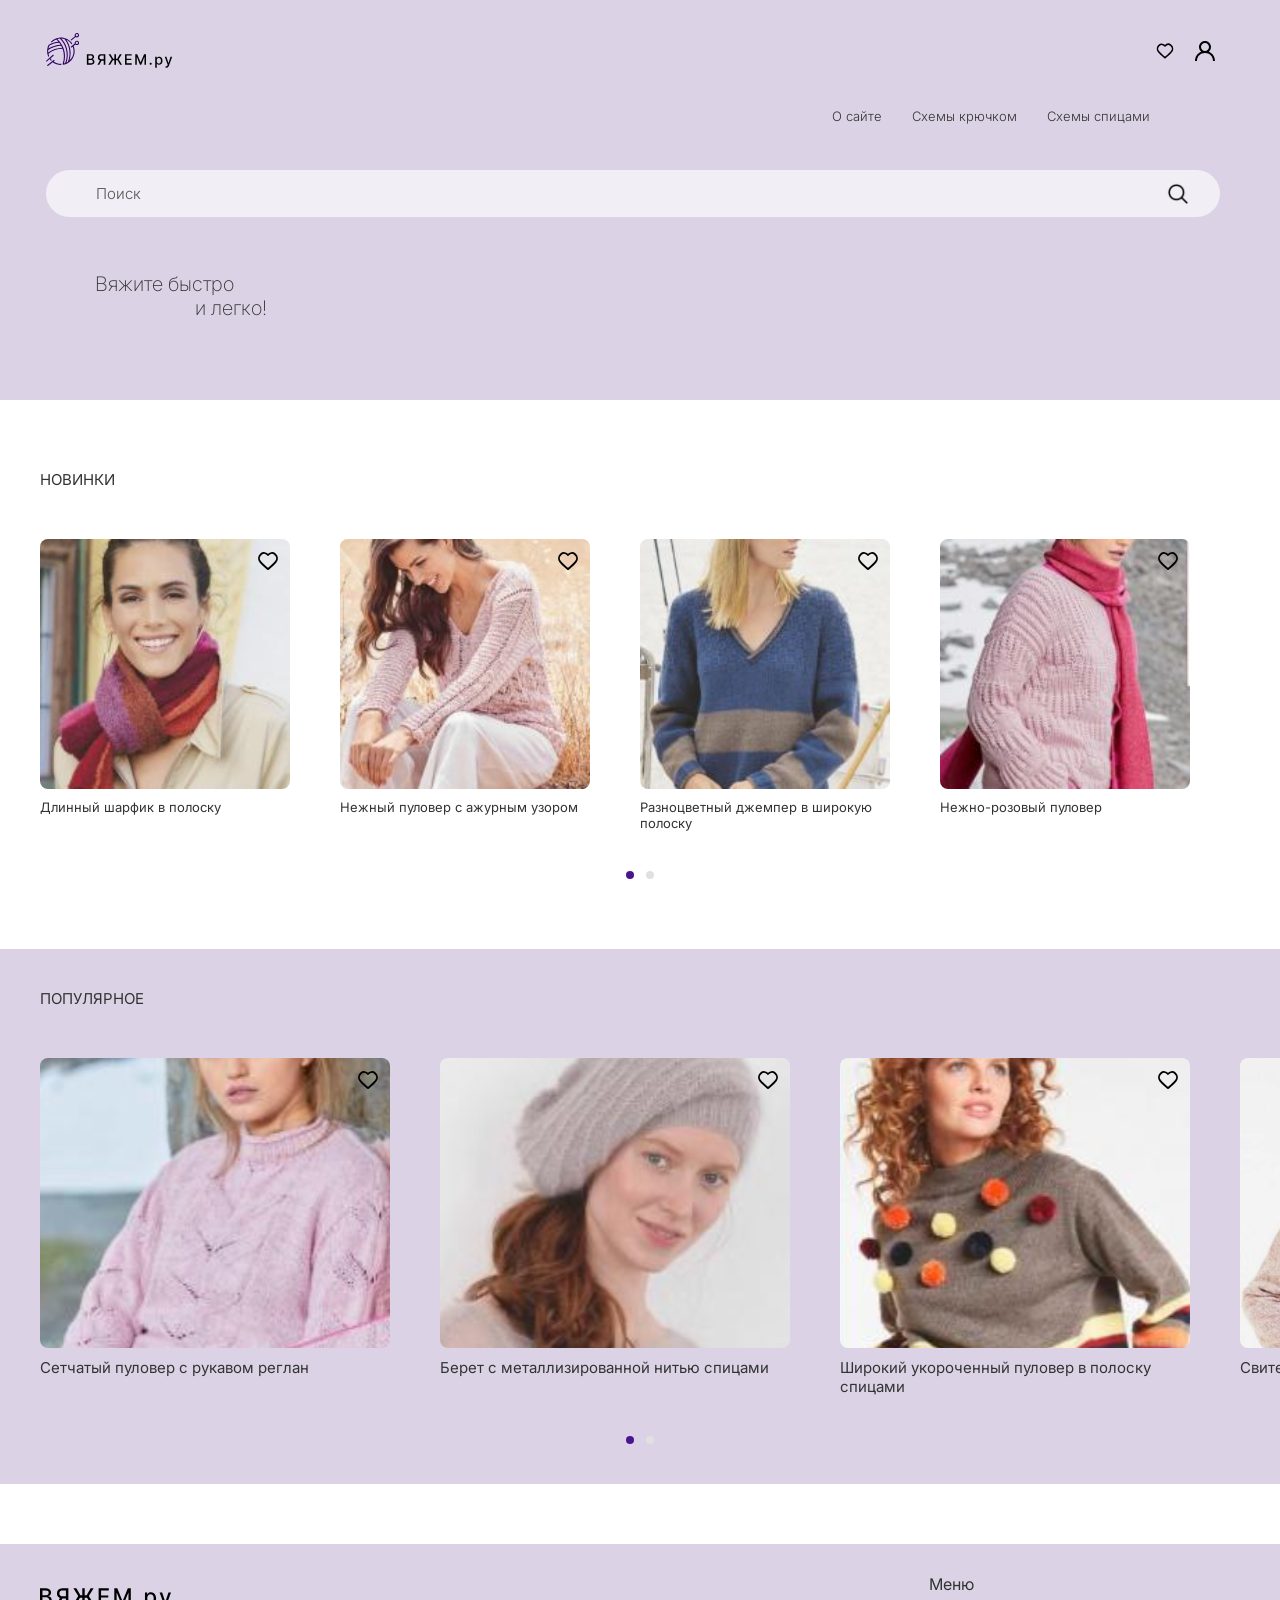
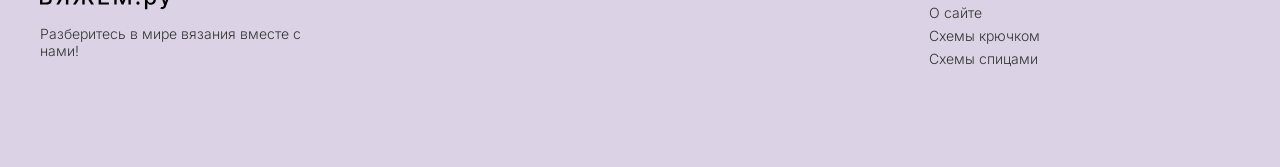
==== index.html @ d0733f1c "сделана секция Популярное" ====
<!DOCTYPE html>
<html lang="en">
<head>
    <meta charset="UTF-8">
    <meta name="viewport" content="width=device-width, initial-scale=1.0">
    <title>Vyazhi.ru</title>
    <link href="https://fonts.googleapis.com/css2?family=Inter:wght@200;300;400&display=swap" rel="stylesheet">
    <link rel="stylesheet" href="style.css">
</head>
<body> 
    <header class="head-with-logo">
        <div class="headerTop">
            <a href="#" class="headerLogo">
                <img src="img/iconMain.svg" alt="Логотип">
            </a>
            <div class="headerIcons">
                <a href="#" class="headerIIcon">
                    <img src="img/favorites.svg" alt="Избранное">
                </a>
                <a href="#" class="headerIIcon">
                    <img src="img/profile.svg" alt="Профиль">
                </a>
            </div>
        </div>

        <nav class="headerNav">
            <a href="#">О сайте</a>
            <a href="#">Схемы крючком</a>
            <a href="#">Схемы спицами</a>
        </nav>

        <div class="headerSearchRow">
            <div class="headerSearchBox">Поиск</div>
            <button class="headerSearchBtn" aria-label="Найти">
                <img src="img/search.svg" alt="Поиск">
            </button>
        </div>

    </header>
    <section class="hero-banner">
        <p class="hero-banner-text">Вяжите быстро
                    и легко!</p>
    </section>
    <h2 class="novinki">НОВИНКИ</h2>

    <section class="cards-section">

        <div class="cards-track">

            <article class="card" id="card1">
                <div class="card-image-wrap">
                    <img src="img/photo1.svg" alt="photo1" class="card-image">
                    <img src="img/favorites.svg" alt="В избранное" class="card-heart">
                </div>
                <p class="card-text">Длинный шарфик в полоску</p>
            </article>

            <article class="card" id="card2">
                <div class="card-image-wrap">
                    <img src="img/photo2.svg" alt="photo2" class="card-image">
                    <img src="img/favorites.svg" alt="В избранное" class="card-heart">
                </div>
                <p class="card-text">Нежный пуловер с ажурным узором</p>
            </article>

            <article class="card" id="card3">
                <div class="card-image-wrap">
                    <img src="img/photo3.svg" alt="photo3" class="card-image">
                    <img src="img/favorites.svg" alt="В избранное" class="card-heart">
                </div>
                <p class="card-text">Разноцветный джемпер в широкую полоску</p>
            </article>

            <article class="card" id="card4">
                <div class="card-image-wrap">
                    <img src="img/photo4.svg" alt="photo4" class="card-image">
                    <img src="img/favorites.svg" alt="В избранное" class="card-heart">
                </div>
                <p class="card-text">Нежно-розовый пуловер</p>
            </article>

            <article class="card" id="card5">
                <div class="card-image-wrap">
                    <img src="img/photo5.svg" alt="photo5" class="card-image">
                    <img src="img/favorites.svg" alt="В избранное" class="card-heart">
                </div>
                <p class="card-text">Фиолетовое пончо и воротник-хомут спицами</p>
            </article>

        </div>

        <div class="dots">
            <a href="#card1" class="dot dot-active" aria-label="Страница 1"></a>
            <a href="#card5" class="dot" aria-label="Страница 2"></a>
        </div>

    </section>

    <section class="pop-section">
        <h2 class="pop-title">ПОПУЛЯРНОЕ</h2>
        <div class="pop-track">
            <article class="pop-card" id="pop-card1">
                <div class="pop-image-wrap">
                    <img src="img/pop-photo1.svg" alt="pop-photo1" class="pop-image">
                    <img src="img/favorites.svg" alt="В избранное" class="pop-heart">
                </div>
                <p class="pop-text">Сетчатый пуловер с рукавом реглан</p>
            </article>
            <article class="pop-card" id="pop-card2">
                <div class="pop-image-wrap">
                    <img src="img/pop-photo2.svg" alt="pop-photo2" class="pop-image">
                    <img src="img/favorites.svg" alt="В избранное" class="pop-heart">
                </div>
                <p class="pop-text">Берет с металлизированной нитью спицами</p>
            </article>
            <article class="pop-card" id="pop-card3">
                <div class="pop-image-wrap">
                    <img src="img/pop-photo3.svg" alt="pop-photo3" class="pop-image">
                    <img src="img/favorites.svg" alt="В избранное" class="pop-heart">
                </div>
                <p class="pop-text">Широкий укороченный пуловер в полоску спицами</p>
            </article>
            <article class="pop-card" id="pop-card4">
                <div class="pop-image-wrap">
                    <img src="img/pop-photo4.svg" alt="pop-photo4" class="pop-image">
                    <img src="img/favorites.svg" alt="В избранное" class="pop-heart">
                </div>
                <p class="pop-text">Свитер с цветной вышивкой спицами</p>
            </article>
    </div>

    <div class="pop-dots">
        <a href="#pop-card1" class="pop-dot pop-dot-active" aria-label="Страница 1"></a>
        <a href="#pop-card4" class="pop-dot" aria-label="Страница 2"></a>
    </div>

</section>

    <footer class="footer">
        <div class="footer-left">
            <img src="img/icon-footer.svg" alt="Иконка" class="footer-icon">
            <p class="footer-text">Разберитесь в мире вязания вместе с нами!</p>
        </div>

        <div class="footer-right">
            <p class="footer-menu-title">Меню</p>
            <nav class="footer-menu">
                <a href="#">О сайте</a>
                <a href="#">Схемы крючком</a>
                <a href="#">Схемы спицами</a>
            </nav>
        </div>
    </footer>
</body>
</html>
---- style.css ----
body {
    margin: 0 auto;
    padding: 0;
    font-family: "Inter", sans-serif;
    font-weight: 300;
    /* margin: 20px auto; */
}

* {
  margin: 0;
  padding: 0;
  box-sizing: border-box;
}

.headerTop {
    display: flex;
    justify-content: space-between;
    align-items: center;
}

.head-with-logo {
  padding: 10px 20px;      
  background-color: #DBD3E5;
}

.headerLogo img {
  height: 35px;
  margin-left: 26px;    
  margin-top: 23px;                     
  display: block;
}

.headerIcons {
  display: flex;
  gap: 20px;   
  margin-right: 45px;   
  margin-top: 23px;                       
}

.headerIIcon img {
  width: 20px;
  height: 20px;
  display: block;
  transition: transform 0.2s;
}

.headerIIcon img:hover {
  transform: scale(1.1);            
}


.headerNav {
    display: flex;
    justify-content: flex-end; 
    gap: 30px;
    margin-top: 40px;
    padding-right: 110px;
}

.headerNav a {
    color: #333;
    text-decoration: none;
    font-size: 13px;
}

.headerNav a:hover {
    text-decoration: underline;
}

.headerSearchRow {
    display: flex;
    justify-content: space-between; 
    align-items: center;
    background-color: #ffffffa1;
    border-radius: 40px;
    padding: 6px 30px;
    margin-top: 46px;
    margin-left: 26px;  
    margin-right: 40px;
}

.headerSearchBox {
    background-color: transparent;
    border-radius: 40px;
    padding: 8px 20px;
    min-width: 180px;
    color: #555;
    font-size: 15px;
}

.headerSearchBtn {
    background: none;
    border: none;
    cursor: pointer;
    padding: 0;
}

.headerSearchBtn img {
    height: 24px;
    display: block;
}

.hero-banner {
    background-color: #DBD3E5;  
    padding: 20px 40px;
    padding-bottom: 80px;
    margin: 0;
}

.hero-banner-text {
    margin: 0;
    font-family: "Inter", sans-serif;
    font-weight: 200;
    font-size: 20px;
    color: #333;
    white-space: pre;
    padding-left: 55px;
    margin-top: 25px;
}

.novinki {
    margin: 70px 0 0 0;         
    padding: 0 40px;           
    font-family: "Inter", sans-serif;
    font-weight: 400;
    font-size: 15px;
    color: #333;
}


.cards-section {
    margin-top: 50px;             
    padding: 0 40px;
}


.cards-track {
    display: flex;
    gap: 50px;                       
    overflow-x: auto;               
    scroll-behavior: smooth;       
    padding-bottom: 20px;           
}

.cards-track::-webkit-scrollbar {
    height: 4px;
}
.cards-track::-webkit-scrollbar-thumb {
    background-color: #e0dfe2;
    border-radius: 1px;
}

.card {
    flex: 0 0 250px;             
    display: flex;
    flex-direction: column;
}

.card-image-wrap {
    position: relative;             
    width: 250px;
    height: 250px;
}

.card-image {
    width: 100%;
    height: 100%;
    object-fit: cover;           
    display: block;
    border-radius: 8px;            
}

.card-heart {
    position: absolute;
    top: 10px;                      
    right: 10px;                     
    width: 24px;                     
    height: 24px;
    cursor: pointer;
}

.card-text {
    margin: 10px 0 0 0;               
    font-family: "Inter", sans-serif;
    font-weight: 400;
    font-size: 13px;
    color: #333;
    text-align: left;                
}

.dots {
    display: flex;
    justify-content: center;        
    gap: 12px;
    margin-top: 20px;
}

.dot {
    display: block;
    width: 8px;
    height: 8px;
    border-radius: 50%;
    background-color: #E0E0E0;      
    transition: background-color 0.3s;
}

.dot-active,
.dot:hover {
    background-color: #4A148C;       
}

.pop-section {
    background-color: #DBD3E5;
    margin-top: 70px;
    padding: 40px 0 40px 40px;
}

.pop-title {
    margin: 0 0 50px 0;
    padding-right: 40px;
    font-family: "Inter", sans-serif;
    font-weight: 400;
    font-size: 15px;
    color: #333;
    text-transform: uppercase;
}

.pop-track {
    display: flex;
    gap: 50px;
    overflow-x: auto;
    scroll-behavior: smooth;
    padding-bottom: 20px;
    padding-right: 40px; 
}

.pop-track::-webkit-scrollbar {
    height: 4px;
}
.pop-track::-webkit-scrollbar-thumb {
    background-color: #e0dfe2;
    border-radius: 1px;
}

.pop-card {
    flex: 0 0 350px;
    display: flex;
    flex-direction: column;
}

.pop-image-wrap {
    position: relative;
    width: 350px;
    height: 290px;
}

.pop-image {
    width: 100%;
    height: 100%;
    object-fit: cover;
    display: block;
    border-radius: 8px;
}

.pop-heart {
    position: absolute;
    top: 10px;
    right: 10px;
    width: 24px;
    height: 24px;
    cursor: pointer;
}

.pop-text {
    margin: 10px 0 0 0;
    font-family: "Inter", sans-serif;
    font-weight: 400;
    font-size: 15px;
    color: #333;
    text-align: left;
}

.pop-dots {
    display: flex;
    justify-content: center;
    gap: 12px;
    margin-top: 20px;
    padding-right: 40px;
}

.pop-dot {
    display: block;
    width: 8px;
    height: 8px;
    border-radius: 50%;
    background-color: #E0E0E0;
    transition: background-color 0.3s;
}

.pop-dot-active,
.pop-dot:hover {
    background-color: #4A148C;
}

.footer {
    background-color: #DBD3E5;
    padding: 30px 40px;
    padding-bottom: 100px;
    display: flex;
    justify-content: space-between;
    align-items: flex-start; 
    margin-top: 60px; 
}

.footer-left {
    display: flex;
    flex-direction: column;
    gap: 1px;
}

.footer-icon {
    width: 132px; 
    height: 50px;
    display: block;
}

.footer-text {
    margin: 0;
    font-family: "Inter", sans-serif;
    font-weight: 300;
    font-size: 14px;
    color: #333;
    width: 291px;
    height: 38px;
}

.footer-right {
    margin-right: 200px;
    display: flex;
    flex-direction: column;
    align-items: flex-start;   
}

.footer-menu-title {
    margin: 0 0 10px 0;  
    font-family: "Inter", sans-serif;
    font-weight: 400;  
    font-size: 16px;
    color: #333;
}

.footer-menu {
    display: flex;
    flex-direction: column;
    gap: 6px; 
}

.footer-menu a {
    font-family: "Inter", sans-serif;
    font-weight: 300;
    font-size: 14px;
    color: #333;
    text-decoration: none;
}

.footer-menu a:hover {
    text-decoration: underline;
}
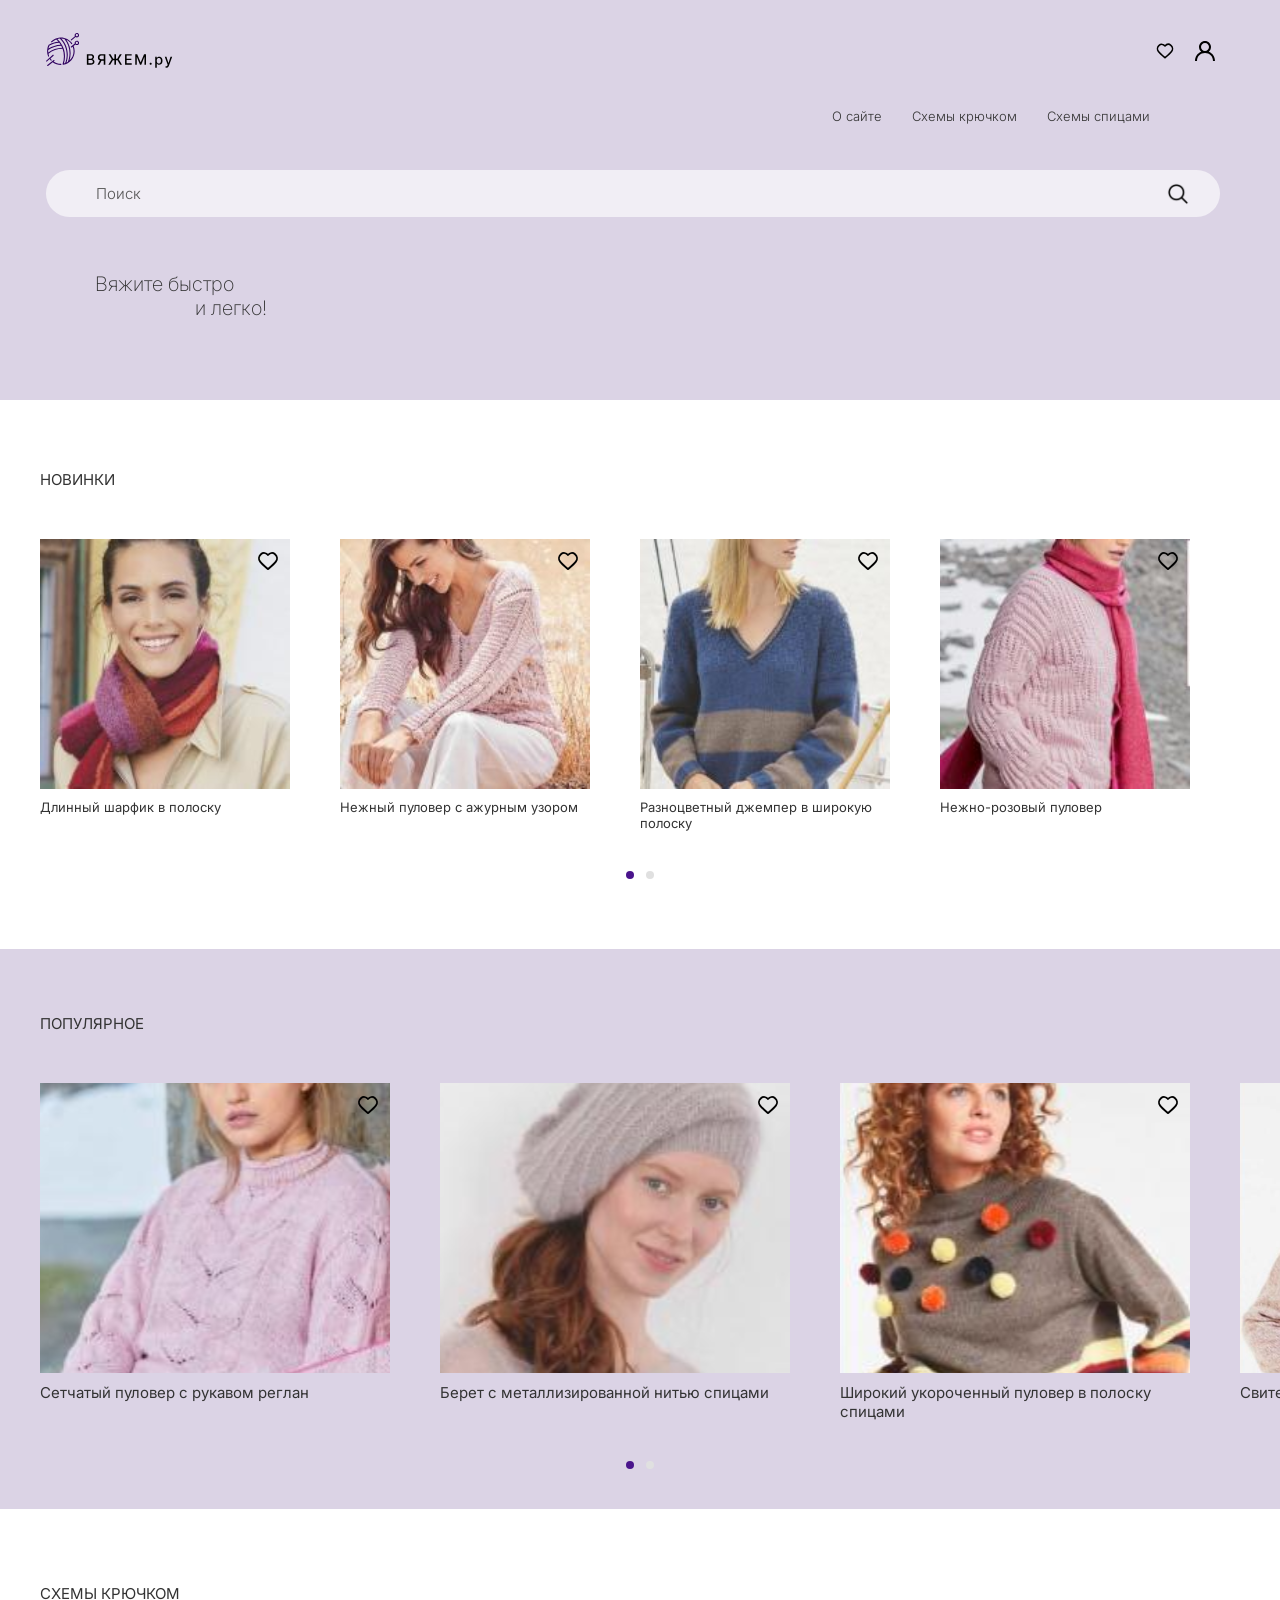
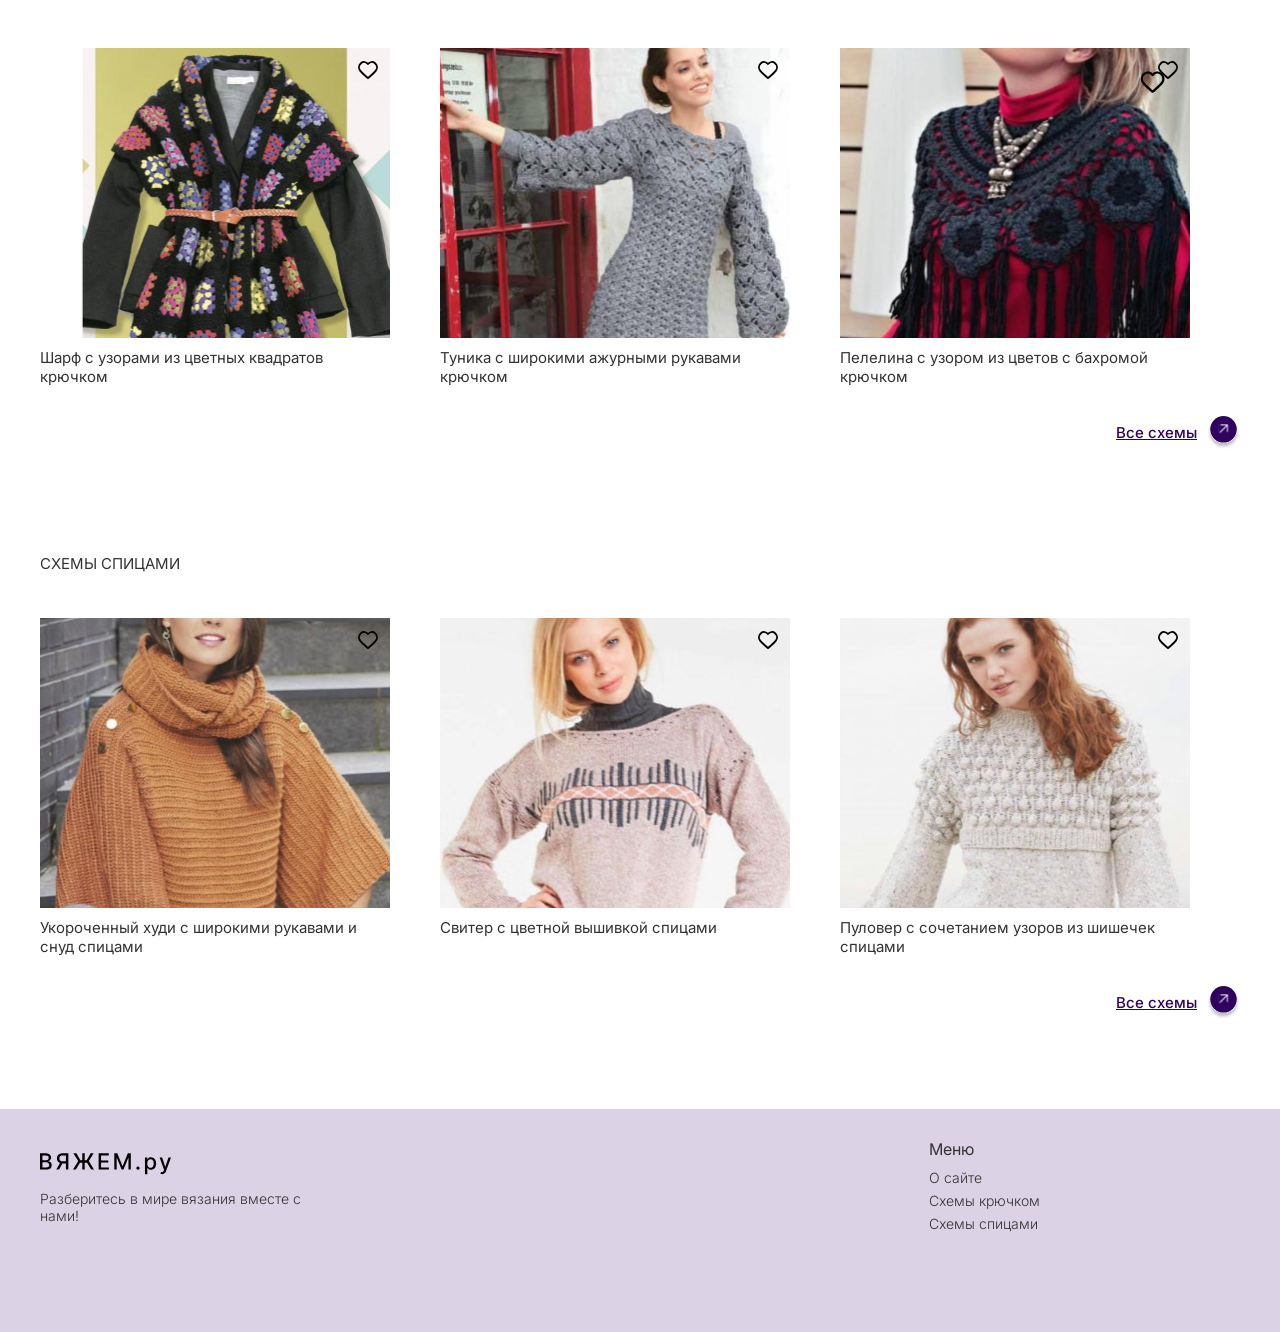
==== commit 787dc3f5: "сделаны секции СХЕМЫ КРЮЧКОМ и СХЕМЫ СПИЦАМИ" ====
--- a/index.html
+++ b/index.html
@@ -133,8 +133,95 @@
         <a href="#pop-card1" class="pop-dot pop-dot-active" aria-label="Страница 1"></a>
         <a href="#pop-card4" class="pop-dot" aria-label="Страница 2"></a>
     </div>
-
-</section>
+    </section>
+    <section class="schemes-section">
+        <h2 class="schemes-title">СХЕМЫ КРЮЧКОМ</h2>
+        <div class="schemes-wrap"> 
+            <div class="schemes-cards">
+                <article class="scheme-card">
+                    <div class="scheme-image-wrap">
+                        <img src="img/sc-photo1.svg" alt="sc-photo1" class="scheme-image">
+                        <img src="img/favorites.svg" alt="В избранное" class="scheme-heart">
+                    </div>
+                    <p class="scheme-text">Шарф с узорами из цветных квадратов крючком</p>
+                </article>
+
+                <article class="scheme-card">
+                    <div class="scheme-image-wrap">
+                        <img src="img/sc-photo2.svg" alt="sc-photo2" class="scheme-image">
+                        <img src="img/favorites.svg" alt="В избранное" class="scheme-heart">
+                    </div>
+                    <p class="scheme-text">Туника с широкими ажурными рукавами крючком</p>
+                </article>
+
+                <article class="scheme-card">
+                    <div class="scheme-image-wrap">
+                        <img src="img/sc-photo3.svg" alt="sc-photo3" class="scheme-image">
+                        <img src="img/favorites.svg" alt="В избранное" class="scheme-heart">
+                    </div>
+                    <p class="scheme-text">Пелелина с узором из цветов с бахромой крючком</p>
+                </article>
+                <article class="scheme-card scheme-card-hidden">
+                    <div class="scheme-image-wrap">
+                        <img src="img/sc-photo4.svg" alt="sc-photo4" class="scheme-image">
+                        <img src="img/favorites.svg" alt="В избранное" class="scheme-heart">
+                    </div>
+                    <p class="scheme-text">Нежно-розовый пуловер</p>
+                </article>
+
+            </div>
+            <a href="schemes-crochet.html" class="schemes-all">
+                <span class="schemes-all-text">Все схемы</span>
+                <img src="img/arrow.svg" alt="Стрелка" class="schemes-all-arrow">
+            </a>
+        </div>
+    </section>
+
+    <section class="schemes-section">
+
+        <h2 class="schemes-title">СХЕМЫ СПИЦАМИ</h2>
+        <div class="schemes-wrap">
+            <div class="schemes-cards">
+
+                <article class="scheme-card">
+                    <div class="scheme-image-wrap">
+                        <img src="img/spoke-img1.svg" alt="spoke-img1" class="scheme-image">
+                        <img src="img/favorites.svg" alt="В избранное" class="scheme-heart">
+                    </div>
+                    <p class="scheme-text">Укороченный худи с широкими рукавами и снуд спицами</p>
+                </article>
+
+                <article class="scheme-card">
+                    <div class="scheme-image-wrap">
+                        <img src="img/spoke-img2.svg" alt="spoke-img2" class="scheme-image">
+                        <img src="img/favorites.svg" alt="В избранное" class="scheme-heart">
+                    </div>
+                    <p class="scheme-text">Свитер с цветной вышивкой спицами</p>
+                </article>
+
+                <article class="scheme-card">
+                    <div class="scheme-image-wrap">
+                        <img src="img/spoke-img3.svg" alt="spoke-img3" class="scheme-image">
+                        <img src="img/favorites.svg" alt="В избранное" class="scheme-heart">
+                    </div>
+                    <p class="scheme-text">Пуловер с сочетанием узоров из шишечек спицами</p>
+                </article>
+                <article class="scheme-card scheme-card-hidden">
+                    <div class="scheme-image-wrap">
+                        <img src="img/spoke-img4.svg" alt="spoke-img4" class="scheme-image">
+                        <img src="img/favorites.svg" alt="В избранное" class="scheme-heart">
+                    </div>
+                    <p class="scheme-text">Нежный пуловер с ажурным узором</p>
+                </article>
+
+            </div>
+
+            <a href="schemes-spoke.html" class="schemes-all">
+                <span class="schemes-all-text">Все схемы</span>
+                <img src="img/arrow.svg" alt="Стрелка" class="schemes-all-arrow">
+            </a>
+        </div>
+    </section>
 
     <footer class="footer">
         <div class="footer-left">
--- a/style.css
+++ b/style.css
@@ -167,7 +167,7 @@
     height: 100%;
     object-fit: cover;           
     display: block;
-    border-radius: 8px;            
+    border-radius: 0;            
 }
 
 .card-heart {
@@ -212,7 +212,7 @@
 .pop-section {
     background-color: #DBD3E5;
     margin-top: 70px;
-    padding: 40px 0 40px 40px;
+    padding: 65px 0 40px 40px;
 }
 
 .pop-title {
@@ -259,7 +259,7 @@
     height: 100%;
     object-fit: cover;
     display: block;
-    border-radius: 8px;
+    border-radius: 0;
 }
 
 .pop-heart {
@@ -302,6 +302,97 @@
     background-color: #4A148C;
 }
 
+.schemes-section {
+    background-color: #FFFFFF;  
+    padding: 40px 40px 30px 40px;   
+    margin-top: 35px;        
+}
+
+.schemes-wrap {
+    display: inline-block;
+}
+
+.schemes-title {
+    margin: 0 0 45px 0;
+    font-family: "Inter", sans-serif;
+    font-weight: 400;
+    font-size: 15px;
+    color: #333;
+    text-transform: uppercase;
+}
+
+.schemes-cards {
+    display: flex;
+    gap: 50px;
+    padding-bottom: 10px;
+}
+
+.scheme-card {
+    flex: 0 0 350px; 
+    display: flex;
+    flex-direction: column;
+}
+
+.scheme-image-wrap {
+    position: relative;
+    width: 350px;
+    height: 290px;
+}
+
+.scheme-image {
+    width: 100%;
+    height: 100%;
+    object-fit: cover;
+    display: block;
+}
+
+.scheme-heart {
+    position: absolute;
+    top: 10px;
+    right: 10px;
+    width: 24px;
+    height: 24px;
+    cursor: pointer;
+}
+
+.scheme-text {
+    margin: 10px 0 0 0;
+    font-family: "Inter", sans-serif;
+    font-weight: 400;  
+    font-size: 15px;
+    color: #333;
+    text-align: left;
+}
+
+.schemes-all {
+    display: flex;
+    align-items: center;
+    gap: 10px;
+    justify-content: flex-end;
+    margin-top: 20px; 
+    text-decoration: none;
+}
+
+.schemes-all-text {
+    font-family: "Inter", sans-serif;
+    font-weight: 500;
+    font-size: 15px;
+    color: #300360;
+    text-decoration: underline;
+}
+
+.schemes-all-arrow {
+    width: 33px;
+    height: 33px;
+    display: block;
+}
+
+.schemes-all:hover .schemes-all-text {
+    color: #4A148C;
+}
+.scheme-card-hidden {
+    display: none;
+}
 .footer {
     background-color: #DBD3E5;
     padding: 30px 40px;
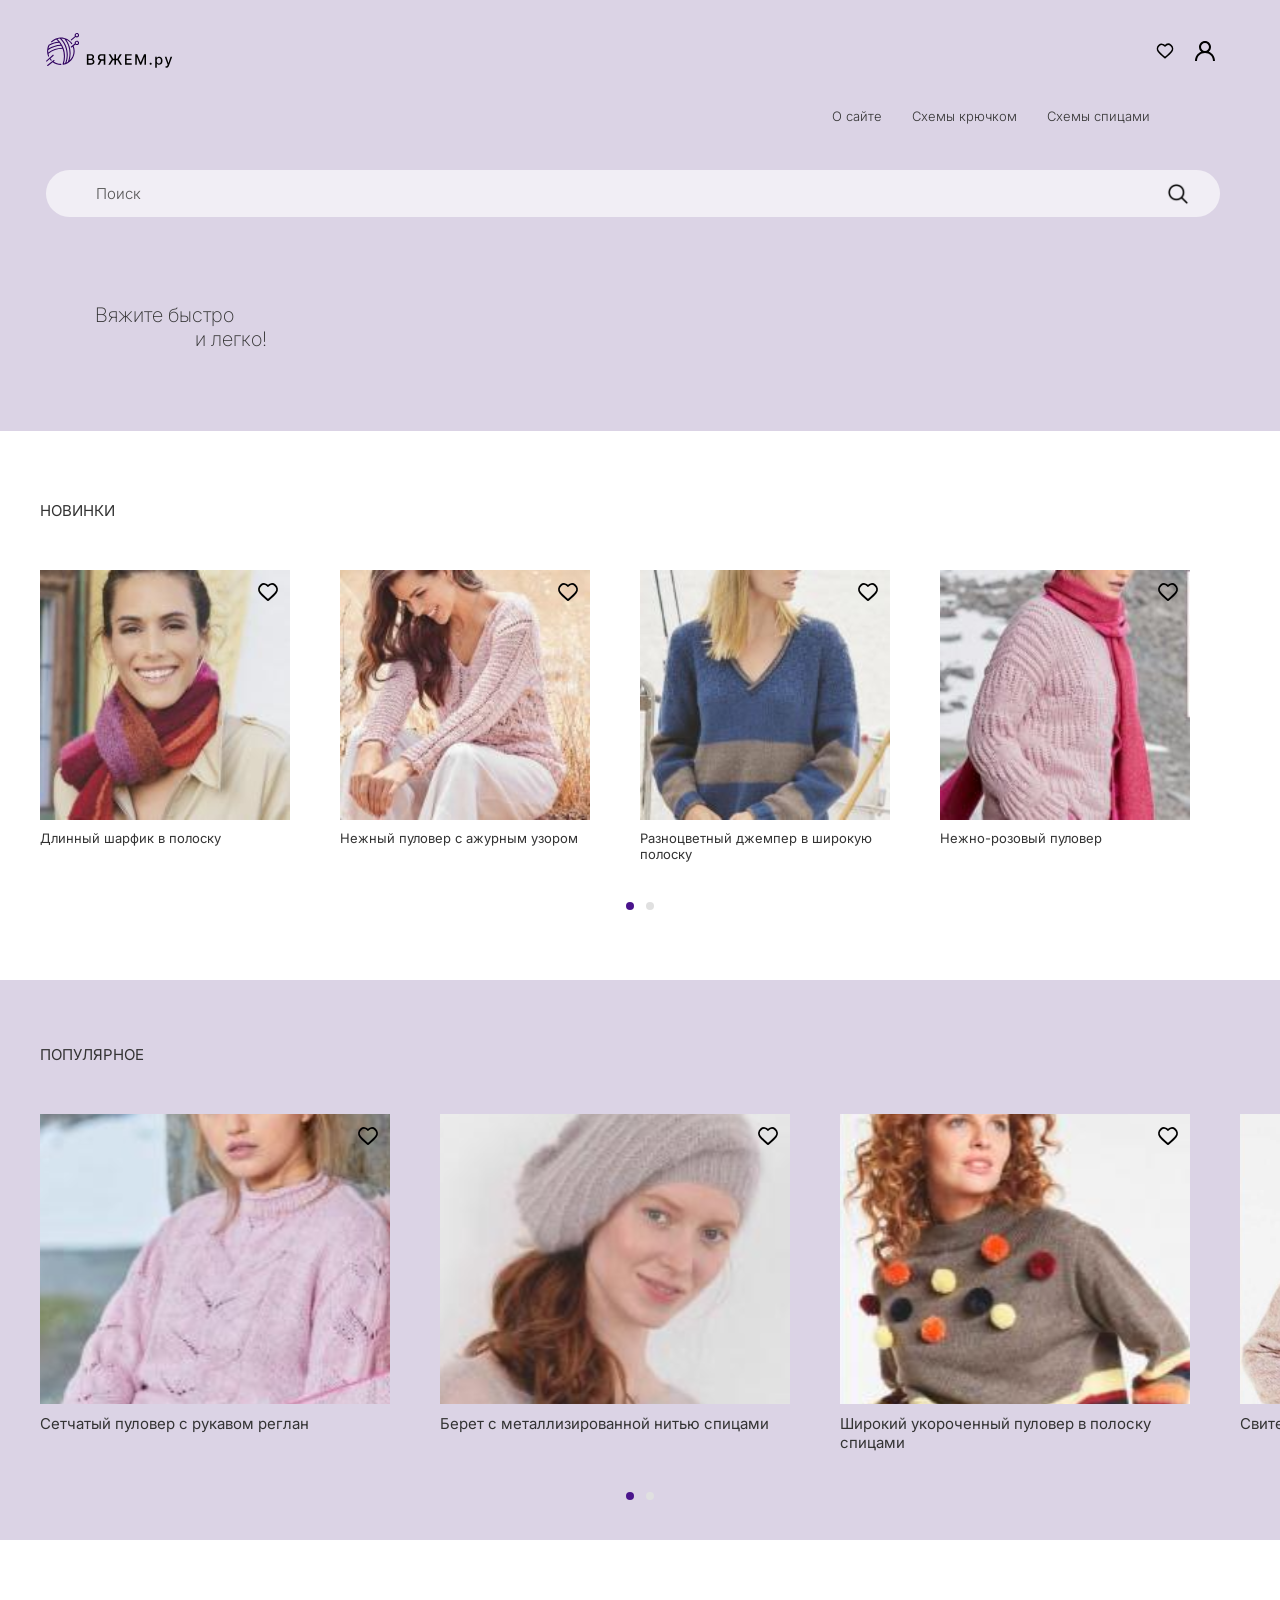
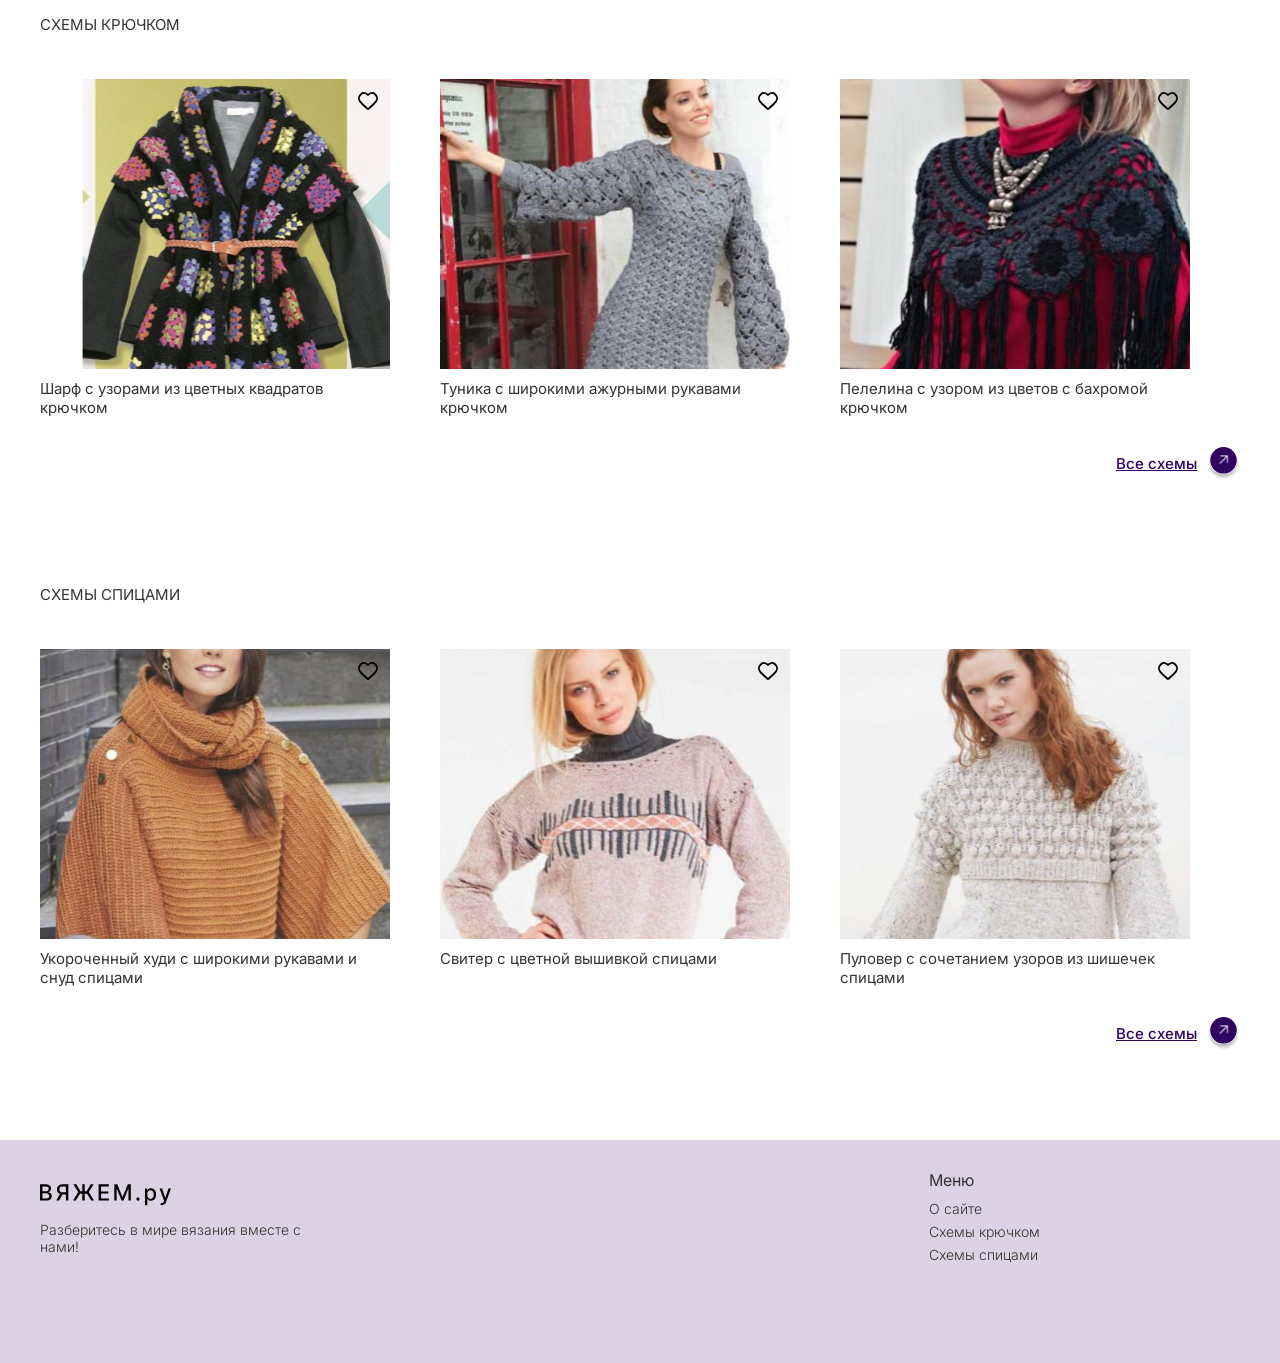
==== commit ad5c6785: "добавлен переход с главной страницы на ст-цы Схемы крючком и схемы спицами, а также исправлены отсту" ====
--- a/index.html
+++ b/index.html
@@ -25,8 +25,8 @@
 
         <nav class="headerNav">
             <a href="#">О сайте</a>
-            <a href="#">Схемы крючком</a>
-            <a href="#">Схемы спицами</a>
+            <a href="schemes-crochet.html">Схемы крючком</a>
+            <a href="schemes-spoke.html">Схемы спицами</a>
         </nav>
 
         <div class="headerSearchRow">
--- a/style.css
+++ b/style.css
@@ -19,7 +19,7 @@
 }
 
 .head-with-logo {
-  padding: 10px 20px;      
+  padding: 10px 20px 60px 20px;      
   background-color: #DBD3E5;
 }
 
@@ -102,7 +102,7 @@
 
 .hero-banner {
     background-color: #DBD3E5;  
-    padding: 20px 40px;
+    padding: 1px 40px;
     padding-bottom: 80px;
     margin: 0;
 }
@@ -458,3 +458,27 @@
     text-decoration: underline;
 }
 
+.page-title {
+    margin: 60px 40px 40px 40px;
+    font-family: "Inter", sans-serif;
+    font-weight: 400;
+    font-size: 15px;
+    color: #333;
+    text-transform: uppercase;
+}
+
+.catalog {
+    display: flex;
+    flex-wrap: wrap; 
+    gap: 50px; 
+    padding: 0 40px 60px 40px;   
+    justify-content: flex-start; 
+}
+
+.catalog .scheme-card {
+    flex: 0 0 350px;
+    display: flex;
+    flex-direction: column;
+}
+
+
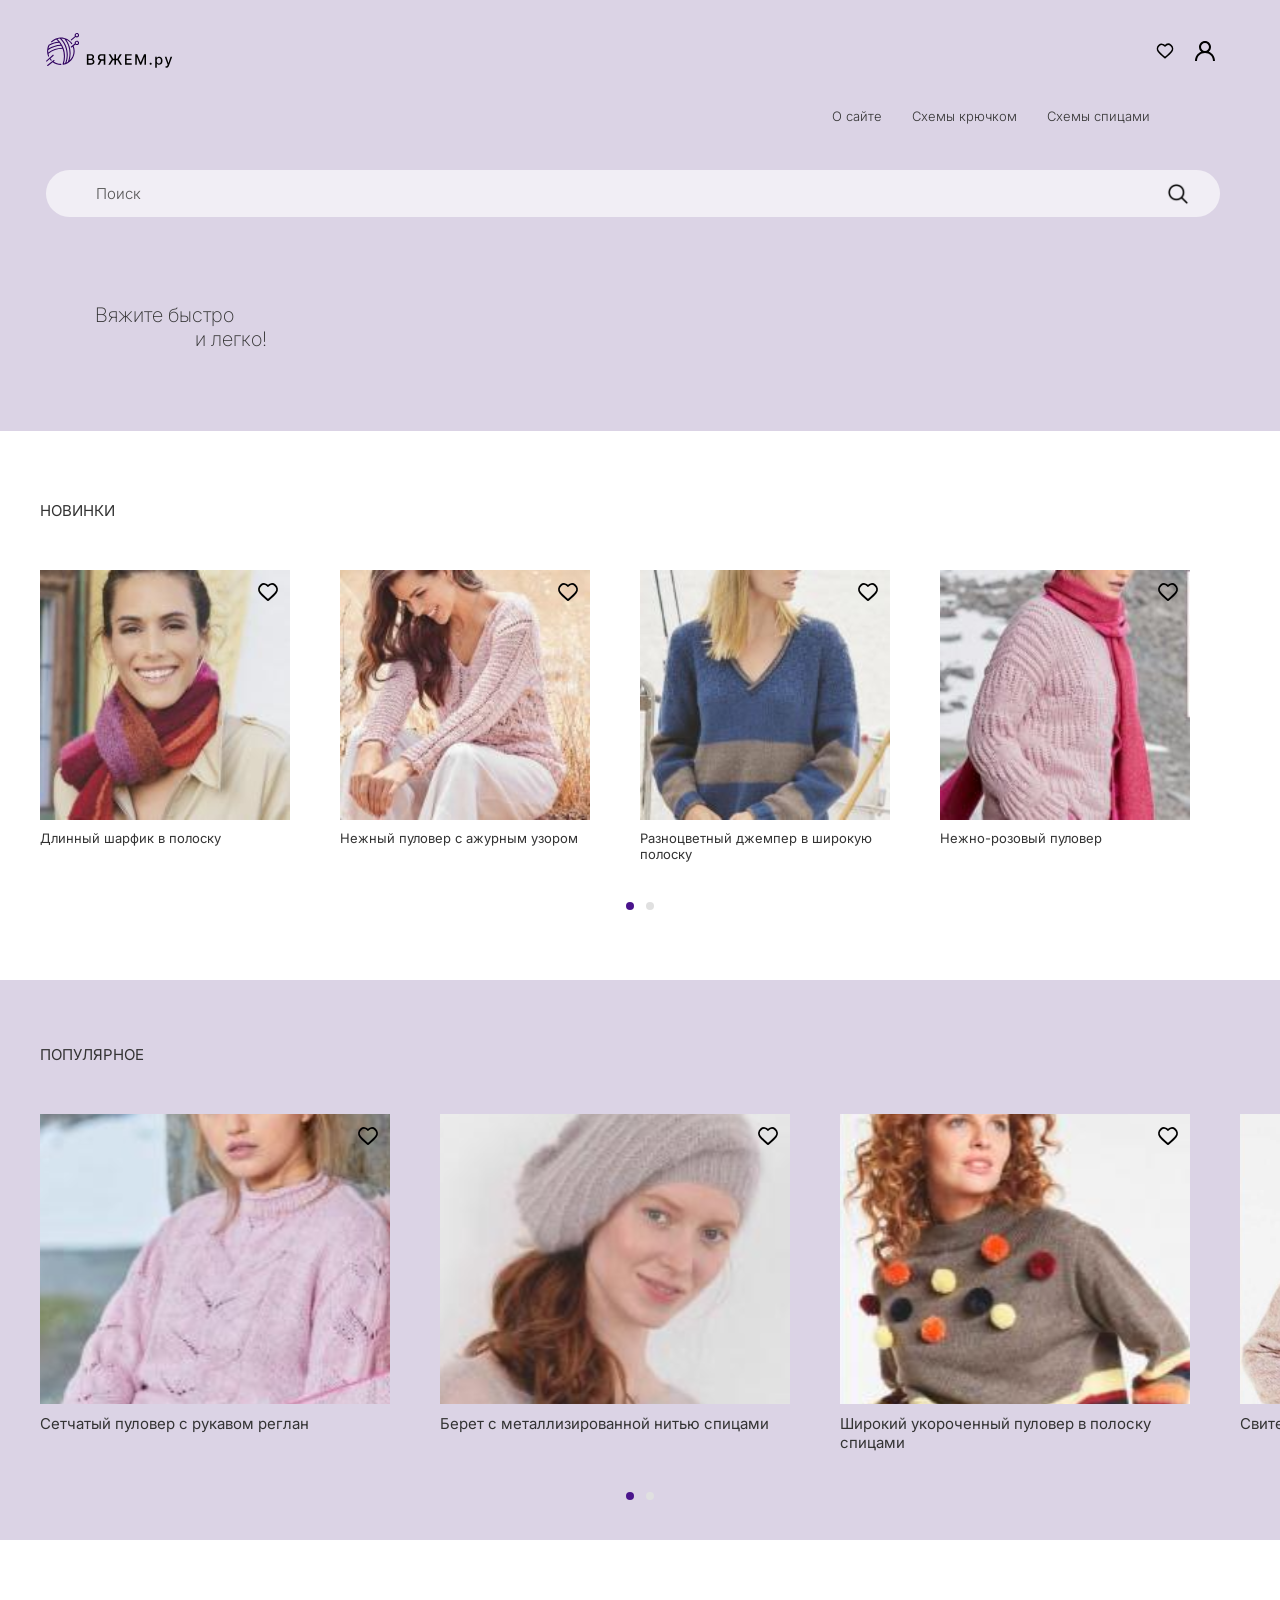
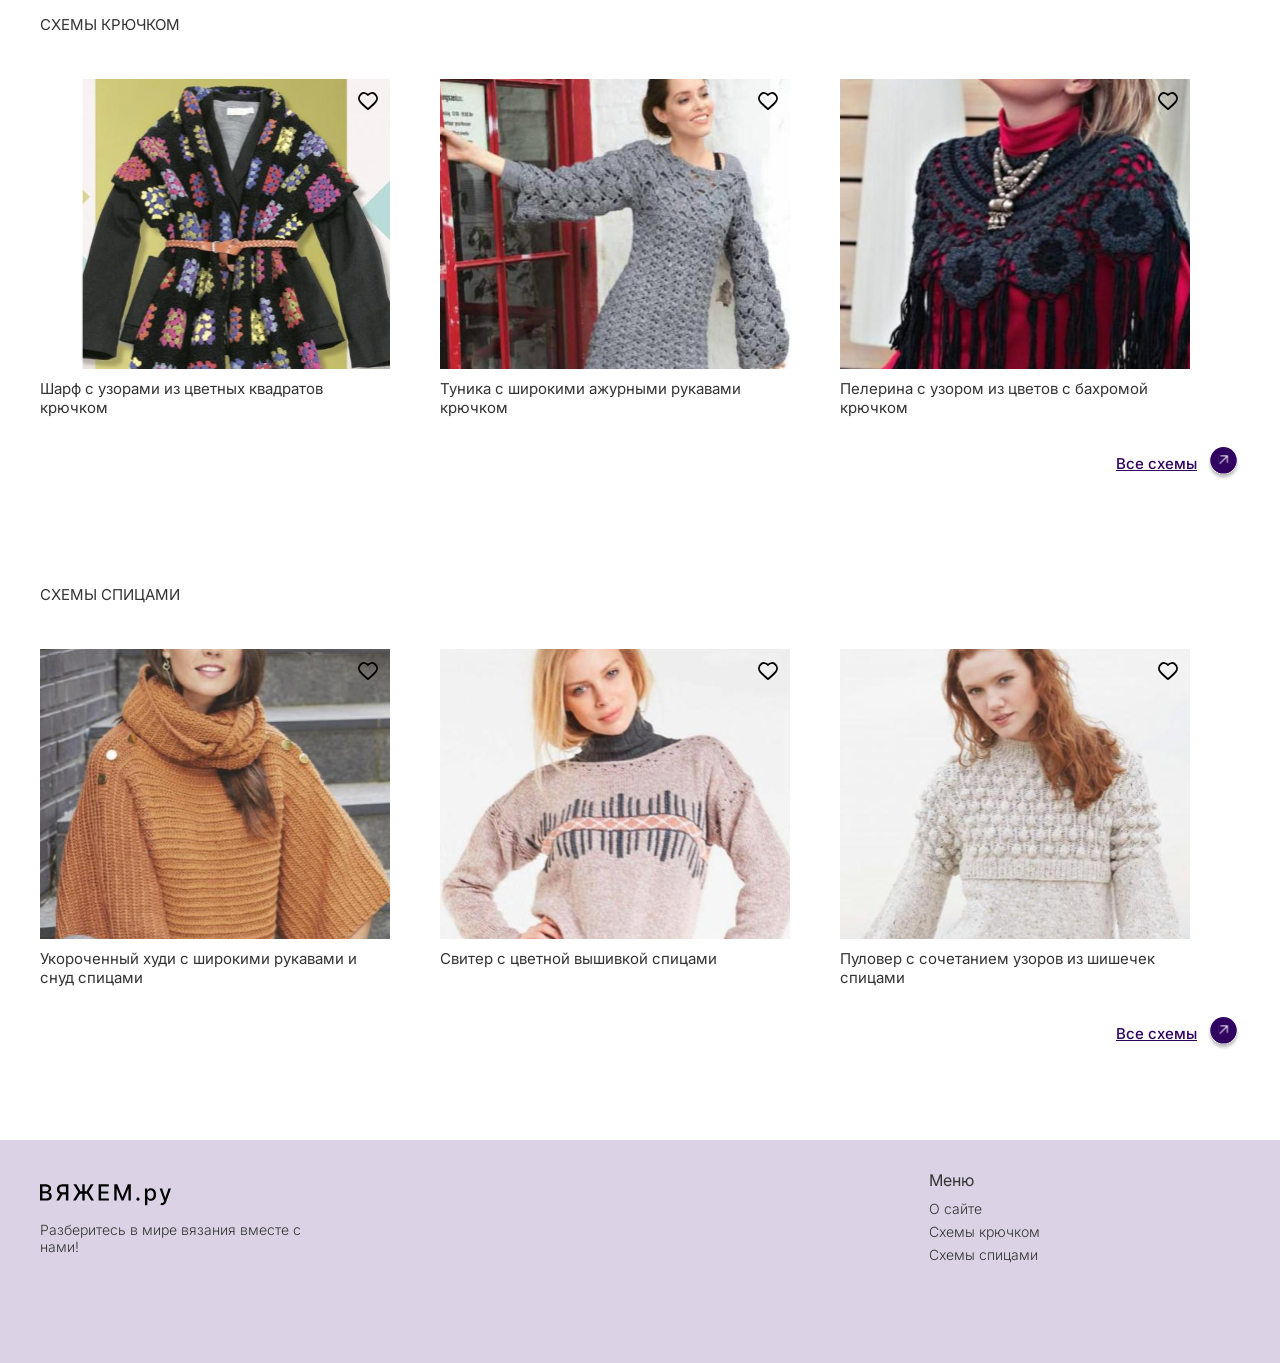
==== commit 7066587f: "сделан переход на карточку товара с главной страницы" ====
--- a/index.html
+++ b/index.html
@@ -24,7 +24,7 @@
         </div>
 
         <nav class="headerNav">
-            <a href="#">О сайте</a>
+            <a href="about.html">О сайте</a>
             <a href="schemes-crochet.html">Схемы крючком</a>
             <a href="schemes-spoke.html">Схемы спицами</a>
         </nav>
@@ -47,45 +47,45 @@
 
         <div class="cards-track">
 
-            <article class="card" id="card1">
+            <a href="card.html" class="card">
                 <div class="card-image-wrap">
                     <img src="img/photo1.svg" alt="photo1" class="card-image">
                     <img src="img/favorites.svg" alt="В избранное" class="card-heart">
                 </div>
                 <p class="card-text">Длинный шарфик в полоску</p>
-            </article>
-
-            <article class="card" id="card2">
+            </a>
+
+            <a href="card.html" class="card">
                 <div class="card-image-wrap">
                     <img src="img/photo2.svg" alt="photo2" class="card-image">
                     <img src="img/favorites.svg" alt="В избранное" class="card-heart">
                 </div>
                 <p class="card-text">Нежный пуловер с ажурным узором</p>
-            </article>
-
-            <article class="card" id="card3">
+            </a>
+
+            <a href="card.html" class="card">
                 <div class="card-image-wrap">
                     <img src="img/photo3.svg" alt="photo3" class="card-image">
                     <img src="img/favorites.svg" alt="В избранное" class="card-heart">
                 </div>
                 <p class="card-text">Разноцветный джемпер в широкую полоску</p>
-            </article>
-
-            <article class="card" id="card4">
+            </a>
+
+            <a href="card.html" class="card">
                 <div class="card-image-wrap">
                     <img src="img/photo4.svg" alt="photo4" class="card-image">
                     <img src="img/favorites.svg" alt="В избранное" class="card-heart">
                 </div>
                 <p class="card-text">Нежно-розовый пуловер</p>
-            </article>
-
-            <article class="card" id="card5">
+            </a>
+
+            <a href="card.html" class="card">
                 <div class="card-image-wrap">
                     <img src="img/photo5.svg" alt="photo5" class="card-image">
                     <img src="img/favorites.svg" alt="В избранное" class="card-heart">
                 </div>
                 <p class="card-text">Фиолетовое пончо и воротник-хомут спицами</p>
-            </article>
+            </a>
 
         </div>
 
@@ -99,34 +99,34 @@
     <section class="pop-section">
         <h2 class="pop-title">ПОПУЛЯРНОЕ</h2>
         <div class="pop-track">
-            <article class="pop-card" id="pop-card1">
+            <a href="card.html" class="card">
                 <div class="pop-image-wrap">
                     <img src="img/pop-photo1.svg" alt="pop-photo1" class="pop-image">
                     <img src="img/favorites.svg" alt="В избранное" class="pop-heart">
                 </div>
                 <p class="pop-text">Сетчатый пуловер с рукавом реглан</p>
-            </article>
-            <article class="pop-card" id="pop-card2">
+            </a>
+            <a href="card.html" class="card">
                 <div class="pop-image-wrap">
                     <img src="img/pop-photo2.svg" alt="pop-photo2" class="pop-image">
                     <img src="img/favorites.svg" alt="В избранное" class="pop-heart">
                 </div>
                 <p class="pop-text">Берет с металлизированной нитью спицами</p>
-            </article>
-            <article class="pop-card" id="pop-card3">
+            </a>
+            <a href="card.html" class="card">
                 <div class="pop-image-wrap">
                     <img src="img/pop-photo3.svg" alt="pop-photo3" class="pop-image">
                     <img src="img/favorites.svg" alt="В избранное" class="pop-heart">
                 </div>
                 <p class="pop-text">Широкий укороченный пуловер в полоску спицами</p>
-            </article>
-            <article class="pop-card" id="pop-card4">
+            </a>
+            <a href="card.html" class="card">
                 <div class="pop-image-wrap">
                     <img src="img/pop-photo4.svg" alt="pop-photo4" class="pop-image">
                     <img src="img/favorites.svg" alt="В избранное" class="pop-heart">
                 </div>
                 <p class="pop-text">Свитер с цветной вышивкой спицами</p>
-            </article>
+            </a>
     </div>
 
     <div class="pop-dots">
@@ -135,84 +135,90 @@
     </div>
     </section>
     <section class="schemes-section">
+
         <h2 class="schemes-title">СХЕМЫ КРЮЧКОМ</h2>
-        <div class="schemes-wrap"> 
+
+        <div class="schemes-wrap">
             <div class="schemes-cards">
-                <article class="scheme-card">
+
+                <a href="card.html" class="scheme-card">
                     <div class="scheme-image-wrap">
                         <img src="img/sc-photo1.svg" alt="sc-photo1" class="scheme-image">
                         <img src="img/favorites.svg" alt="В избранное" class="scheme-heart">
                     </div>
                     <p class="scheme-text">Шарф с узорами из цветных квадратов крючком</p>
-                </article>
-
-                <article class="scheme-card">
+                </a>
+
+                <a href="card.html" class="scheme-card">
                     <div class="scheme-image-wrap">
                         <img src="img/sc-photo2.svg" alt="sc-photo2" class="scheme-image">
                         <img src="img/favorites.svg" alt="В избранное" class="scheme-heart">
                     </div>
                     <p class="scheme-text">Туника с широкими ажурными рукавами крючком</p>
-                </article>
-
-                <article class="scheme-card">
+                </a>
+
+                <a href="card.html" class="scheme-card">
                     <div class="scheme-image-wrap">
                         <img src="img/sc-photo3.svg" alt="sc-photo3" class="scheme-image">
                         <img src="img/favorites.svg" alt="В избранное" class="scheme-heart">
                     </div>
-                    <p class="scheme-text">Пелелина с узором из цветов с бахромой крючком</p>
-                </article>
-                <article class="scheme-card scheme-card-hidden">
+                    <p class="scheme-text">Пелерина с узором из цветов с бахромой крючком</p>
+                </a>
+                <a href="card.html" class="scheme-card scheme-card-hidden">
                     <div class="scheme-image-wrap">
                         <img src="img/sc-photo4.svg" alt="sc-photo4" class="scheme-image">
                         <img src="img/favorites.svg" alt="В избранное" class="scheme-heart">
                     </div>
                     <p class="scheme-text">Нежно-розовый пуловер</p>
-                </article>
+                </a>
 
             </div>
+
             <a href="schemes-crochet.html" class="schemes-all">
                 <span class="schemes-all-text">Все схемы</span>
                 <img src="img/arrow.svg" alt="Стрелка" class="schemes-all-arrow">
             </a>
         </div>
+
     </section>
 
     <section class="schemes-section">
 
         <h2 class="schemes-title">СХЕМЫ СПИЦАМИ</h2>
+
         <div class="schemes-wrap">
             <div class="schemes-cards">
 
-                <article class="scheme-card">
+                <a href="card.html" class="scheme-card">
                     <div class="scheme-image-wrap">
                         <img src="img/spoke-img1.svg" alt="spoke-img1" class="scheme-image">
                         <img src="img/favorites.svg" alt="В избранное" class="scheme-heart">
                     </div>
                     <p class="scheme-text">Укороченный худи с широкими рукавами и снуд спицами</p>
-                </article>
-
-                <article class="scheme-card">
+                </a>
+
+                <a href="card.html" class="scheme-card">
                     <div class="scheme-image-wrap">
                         <img src="img/spoke-img2.svg" alt="spoke-img2" class="scheme-image">
                         <img src="img/favorites.svg" alt="В избранное" class="scheme-heart">
                     </div>
                     <p class="scheme-text">Свитер с цветной вышивкой спицами</p>
-                </article>
-
-                <article class="scheme-card">
+                </a>
+
+                <a href="card.html" class="scheme-card">
                     <div class="scheme-image-wrap">
                         <img src="img/spoke-img3.svg" alt="spoke-img3" class="scheme-image">
                         <img src="img/favorites.svg" alt="В избранное" class="scheme-heart">
                     </div>
                     <p class="scheme-text">Пуловер с сочетанием узоров из шишечек спицами</p>
-                </article>
-                <article class="scheme-card scheme-card-hidden">
+                </a>
+                <a href="card.html" class="scheme-card scheme-card-hidden">
                     <div class="scheme-image-wrap">
                         <img src="img/spoke-img4.svg" alt="spoke-img4" class="scheme-image">
                         <img src="img/favorites.svg" alt="В избранное" class="scheme-heart">
                     </div>
                     <p class="scheme-text">Нежный пуловер с ажурным узором</p>
-                </article>
+                </a>
 
             </div>
 
@@ -221,6 +227,7 @@
                 <img src="img/arrow.svg" alt="Стрелка" class="schemes-all-arrow">
             </a>
         </div>
+
     </section>
 
     <footer class="footer">
@@ -232,9 +239,9 @@
         <div class="footer-right">
             <p class="footer-menu-title">Меню</p>
             <nav class="footer-menu">
-                <a href="#">О сайте</a>
-                <a href="#">Схемы крючком</a>
-                <a href="#">Схемы спицами</a>
+                <a href="about.html">О сайте</a>
+                <a href="schemes-crochet.html">Схемы крючком</a>
+                <a href="schemes-spoke.html">Схемы спицами</a>
             </nav>
         </div>
     </footer>
--- a/style.css
+++ b/style.css
@@ -328,9 +328,11 @@
 }
 
 .scheme-card {
-    flex: 0 0 350px; 
-    display: flex;
-    flex-direction: column;
+    flex: 0 0 350px;
+    display: flex;
+    flex-direction: column;
+    text-decoration: none;
+    color: inherit;     
 }
 
 .scheme-image-wrap {
@@ -390,9 +392,23 @@
 .schemes-all:hover .schemes-all-text {
     color: #4A148C;
 }
+.scheme-card .scheme-image-wrap {
+    position: relative;
+    width: 350px;
+    height: 290px;
+}
+
 .scheme-card-hidden {
     display: none;
 }
+
+a.card {
+    text-decoration: none;
+    color: inherit;
+    display: flex;
+    flex-direction: column;
+}
+
 .footer {
     background-color: #DBD3E5;
     padding: 30px 40px;
@@ -481,4 +497,141 @@
     flex-direction: column;
 }
 
-
+.about-content {
+    padding: 0 20px 80px 40px; 
+    max-width: 900px;
+}
+
+.about-text {
+    margin: 0 0 20px 0; 
+    font-family: "Inter", sans-serif;
+    font-weight: 200; 
+    font-size: 16px;
+    line-height: 1.6;
+    color: #333;
+    text-align: left;
+}
+
+.headerNav a.active {
+    font-weight: 500;
+    color: #300360;
+    text-decoration: underline;
+}
+
+.product {
+    padding: 40px;
+}
+
+.product-back {
+    display: inline-block;
+    margin-bottom: 20px;
+}
+
+.product-back img {
+    width: 60px;
+    height: 60px;
+    display: block;
+}
+
+.product-title {
+    margin: 0 0 40px 0;
+    font-family: "Inter", sans-serif;
+    font-weight: 400;
+    font-size: 20px;
+    color: #333;
+    text-transform: uppercase;
+}
+
+.product-gallery {
+    display: flex;
+    gap: 40px;
+    align-items: flex-start;
+}
+
+.product-main {
+    width: 765px;
+    max-width: 100%;
+    height: auto;
+    flex-shrink: 0;
+}
+
+.product-main-img {
+    width: 100%;
+    height: auto;
+    object-fit: cover;
+    display: block;
+}
+
+.product-thumbs {
+    display: flex;
+    flex-direction: column;
+    gap: 40px;
+}
+
+.product-thumb {
+    width: 344px;
+    height: 344px;
+    object-fit: cover;
+    display: block;
+}
+
+.product-controls {
+    display: flex;
+    align-items: center;
+    justify-content: center;
+    gap: 30px;
+    margin-top: 30px;
+}
+
+.product-arrow {
+    font-size: 24px;
+    color: #4A148C;
+    user-select: none;
+}
+
+.product-dots {
+    display: flex;
+    gap: 12px;
+}
+
+.product-dot {
+    width: 10px;
+    height: 10px;
+    border-radius: 50%;
+    background-color: #E0E0E0;
+}
+
+.product-dot-active {
+    background-color: #4A148C;
+}
+
+.product-description,
+.product-schema {
+    padding: 40px;
+}
+
+.section-heading {
+    margin: 0 0 20px 0;
+    font-family: "Inter", sans-serif;
+    font-weight: 400;
+    font-size: 15px;
+    color: #333;
+    text-transform: uppercase;
+}
+
+.product-text {
+    margin: 0 0 16px 0;
+    font-family: "Inter", sans-serif;
+    font-weight: 200;
+    font-size: 15px;
+    line-height: 1.6;
+    color: #333;
+    max-width: 900px;
+}
+
+.schema-image {
+    width: 1225px;
+    max-width: 100%;
+    height: auto;
+    display: block;
+}
